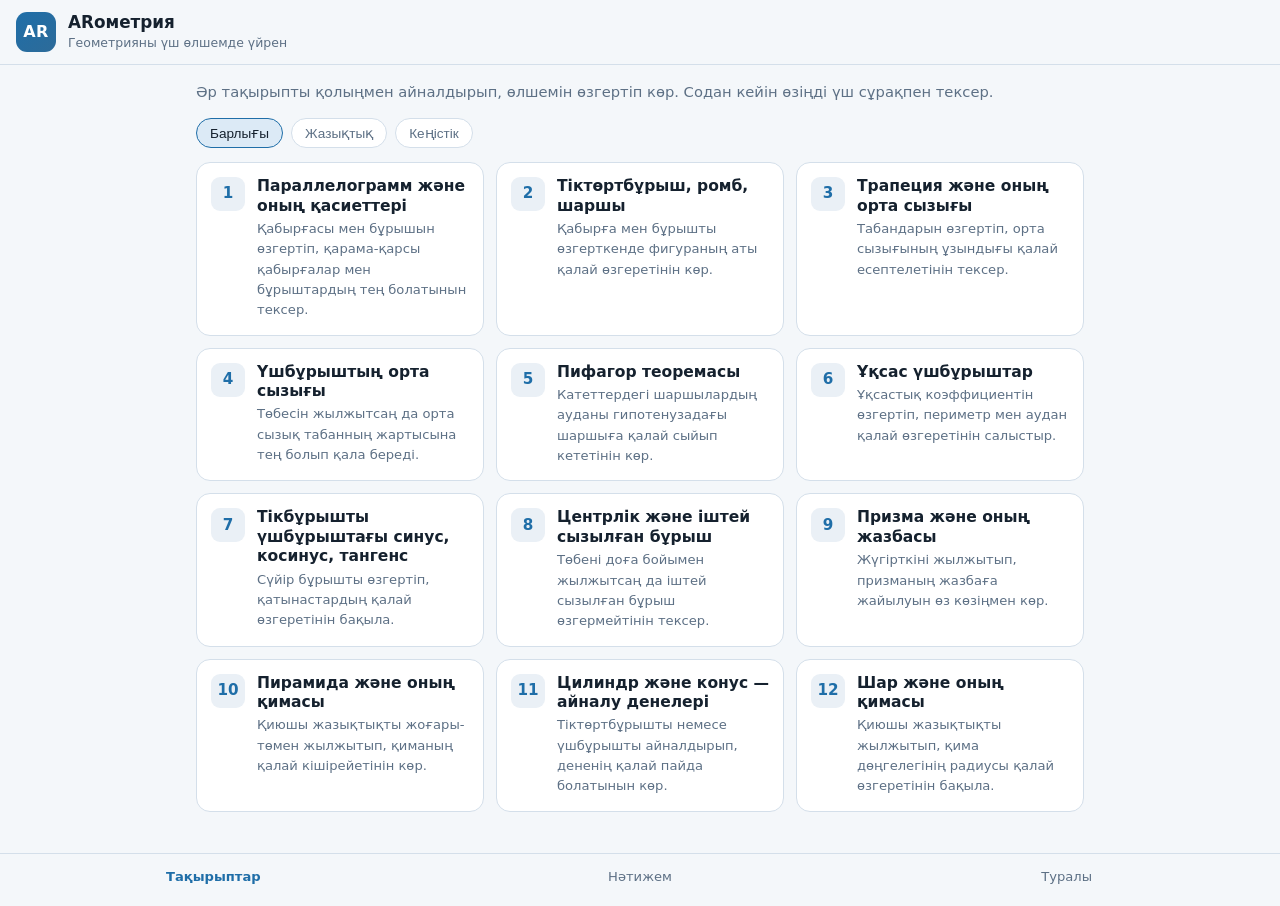
==== index.html @ 1ead8039 "Геометрияны үш өлшемде көрсететін ARометрия қосымшасы «Зерде» байқауына дайындалған зерттеу жұмысыны" ====
<!DOCTYPE html>
<html lang="kk">
<head>
<meta charset="utf-8" />
<meta name="viewport" content="width=device-width, initial-scale=1, viewport-fit=cover" />
<title>ARометрия — геометрияны үш өлшемде үйрен</title>
<meta name="description" content="Геометрияны толықтырылған шындық арқылы оқытуға арналған қазақ тіліндегі қосымша. 7–9 сынып." />
<meta name="theme-color" content="#1b2a3a" />
<link rel="manifest" href="./manifest.webmanifest" />
<link rel="icon" href="./assets/icon-192.png" />
<link rel="apple-touch-icon" href="./assets/icon-192.png" />
<link rel="stylesheet" href="./styles.css" />
<script type="importmap">
{
  "imports": {
    "three": "./vendor/three.module.js",
    "three/addons/": "./vendor/jsm/"
  }
}
</script>
</head>
<body>

<header class="topbar">
  <button class="back" id="backBtn" hidden aria-label="Артқа">←</button>
  <div class="brand">
    <span class="logo">AR</span>
    <div>
      <h1 id="title">ARометрия</h1>
      <p id="subtitle">Геометрияны үш өлшемде үйрен</p>
    </div>
  </div>
</header>

<main id="app">

  <!-- ТАҚЫРЫПТАР -->
  <section class="view" id="view-topics">
    <p class="lead">
      Әр тақырыпты қолыңмен айналдырып, өлшемін өзгертіп көр. Содан кейін
      өзіңді үш сұрақпен тексер.
    </p>
    <div class="chips" id="filterChips"></div>
    <div class="grid" id="topicGrid"></div>
  </section>

  <!-- ТАҚЫРЫП -->
  <section class="view" id="view-topic" hidden>
    <div class="stage">
      <video id="camFeed" playsinline muted hidden></video>
      <canvas id="canvas"></canvas>
      <div class="readout" id="readout"></div>
      <div class="stagebtns">
        <button class="ghost" id="arBtn">AR режимі</button>
        <button class="ghost" id="resetViewBtn">Көріністі қалпына келтіру</button>
      </div>
    </div>
    <div class="panel" id="controls"></div>
    <div class="theory" id="theory"></div>
    <button class="primary wide" id="quizBtn">Өзіңді тексер (3 сұрақ)</button>
  </section>

  <!-- ТЕСТ -->
  <section class="view" id="view-quiz" hidden>
    <div class="quizhead">
      <span id="quizCounter"></span>
      <span id="quizScore"></span>
    </div>
    <h2 id="quizQuestion"></h2>
    <div class="options" id="quizOptions"></div>
    <div class="explain" id="quizExplain" hidden></div>
    <button class="primary wide" id="quizNext" hidden>Келесі</button>
  </section>

  <!-- НӘТИЖЕ -->
  <section class="view" id="view-progress" hidden>
    <h2>Менің нәтижем</h2>
    <div class="summary" id="progressSummary"></div>
    <div class="progresslist" id="progressList"></div>
    <button class="danger wide" id="resetProgress">Нәтижені тазалау</button>
  </section>

  <!-- ТУРАЛЫ -->
  <section class="view" id="view-about" hidden>
    <h2>Жоба туралы</h2>
    <p>
      <strong>ARометрия</strong> — геометриялық фигуралар мен денелерді үш өлшемде
      көрсететін, қазақ тіліндегі оқу қосымшасы. Ол «Зерде» ғылыми жобалар
      байқауына дайындалған зерттеу жұмысының практикалық бөлігі.
    </p>
    <p>
      Қосымшада 7–9 сынып бағдарламасының 12 тақырыбы қамтылған. Әр тақырыпта
      фигураны айналдыруға, өлшемін өзгертуге, дененің жазбасын ашуға және
      қимасын қарауға болады. Соңында үш сұрақтан тұратын тест бар.
    </p>
    <h3>AR режимі</h3>
    <p>
      «AR режимі» түймесі құрылғыңа қарай екі жолмен жұмыс істейді: WebXR
      қолдайтын телефондарда (ARCore бар Android) фигура нақты бөлменің ішінде
      орналасады, қалған құрылғыларда камера кескіні фон ретінде қолданылады.
      Екі режимде де камераға рұқсат сұралады және бейне құрылғыдан ешқайда
      жіберілмейді.
    </p>
    <h3>Авторлары</h3>
    <p>
      Андакулов Арон, Шерали Шерхан — Alan International School, 8-сынып.<br />
      Ғылыми жетекшісі: Турумбеков Акмырза Динмухамедович.
    </p>
    <p class="muted" id="buildInfo"></p>
  </section>

</main>

<nav class="tabbar">
  <button data-view="topics" class="active">Тақырыптар</button>
  <button data-view="progress">Нәтижем</button>
  <button data-view="about">Туралы</button>
</nav>

<script type="module" src="./js/main.js"></script>
</body>
</html>
---- styles.css ----
:root {
  --bg: #0f1823;
  --surface: #17222f;
  --surface-2: #1f2d3d;
  --line: #2c3c4e;
  --text: #e7eef5;
  --muted: #93a5b8;
  --accent: #4e9bd4;
  --accent-soft: #1d3a52;
  --good: #52b788;
  --bad: #e07a5f;
  --radius: 14px;
  --gutter: 16px;
}

* { box-sizing: border-box; }

html, body {
  margin: 0;
  padding: 0;
  background: var(--bg);
  color: var(--text);
  font-family: system-ui, -apple-system, "Segoe UI", Roboto, sans-serif;
  font-size: 16px;
  line-height: 1.55;
  overscroll-behavior-y: contain;
}

body {
  padding-bottom: 78px;
  min-height: 100vh;
}

h1, h2, h3 { line-height: 1.25; }

/* ---------- topbar ---------- */
.topbar {
  position: sticky;
  top: 0;
  z-index: 20;
  display: flex;
  align-items: center;
  gap: 10px;
  padding: 12px var(--gutter);
  background: rgba(15, 24, 35, .92);
  backdrop-filter: blur(8px);
  border-bottom: 1px solid var(--line);
}

.brand { display: flex; align-items: center; gap: 12px; min-width: 0; }

.logo {
  display: grid;
  place-items: center;
  width: 40px; height: 40px;
  flex: none;
  border-radius: 11px;
  background: linear-gradient(140deg, var(--accent), #2d6b99);
  font-weight: 700;
  letter-spacing: .5px;
  color: #fff;
}

.topbar h1 { margin: 0; font-size: 1.05rem; }
.topbar p { margin: 0; font-size: .78rem; color: var(--muted); }

.back {
  flex: none;
  width: 36px; height: 36px;
  border-radius: 10px;
  border: 1px solid var(--line);
  background: var(--surface);
  color: var(--text);
  font-size: 1.1rem;
  cursor: pointer;
}

/* ---------- layout ---------- */
#app { padding: var(--gutter); max-width: 920px; margin: 0 auto; }
.view[hidden] { display: none; }

.lead { color: var(--muted); margin: 0 0 14px; font-size: .92rem; }
.muted { color: var(--muted); font-size: .85rem; }

/* ---------- chips ---------- */
.chips { display: flex; gap: 8px; flex-wrap: wrap; margin-bottom: 14px; }

.chips button {
  padding: 6px 13px;
  border-radius: 999px;
  border: 1px solid var(--line);
  background: var(--surface);
  color: var(--muted);
  font-size: .85rem;
  cursor: pointer;
}

.chips button.active {
  background: var(--accent-soft);
  border-color: var(--accent);
  color: var(--text);
}

/* ---------- topic grid ---------- */
.grid {
  display: grid;
  grid-template-columns: repeat(auto-fill, minmax(260px, 1fr));
  gap: 12px;
}

.card {
  text-align: left;
  display: flex;
  gap: 12px;
  padding: 14px;
  border-radius: var(--radius);
  border: 1px solid var(--line);
  background: var(--surface);
  color: var(--text);
  cursor: pointer;
  font: inherit;
}

.card:hover { border-color: var(--accent); }

.card .no {
  flex: none;
  width: 34px; height: 34px;
  display: grid; place-items: center;
  border-radius: 9px;
  background: var(--surface-2);
  color: var(--accent);
  font-weight: 700;
  font-size: .95rem;
}

.card .no.done { background: var(--good); color: #0f1823; }
.card h3 { margin: 0 0 3px; font-size: .97rem; }
.card p { margin: 0; font-size: .82rem; color: var(--muted); }

/* ---------- stage ---------- */
.stage {
  position: relative;
  border-radius: var(--radius);
  overflow: hidden;
  border: 1px solid var(--line);
  background: #0b121b;
  aspect-ratio: 4 / 3;
  margin-bottom: 14px;
}

.stage.ar-fallback { background: #000; }

#camFeed {
  position: absolute;
  inset: 0;
  width: 100%; height: 100%;
  object-fit: cover;
}

#canvas { position: absolute; inset: 0; width: 100%; height: 100%; display: block; touch-action: none; }

.readout {
  position: absolute;
  left: 10px; top: 10px;
  max-width: calc(100% - 20px);
  padding: 7px 11px;
  border-radius: 10px;
  background: rgba(11, 18, 27, .82);
  border: 1px solid var(--line);
  font-size: .82rem;
  font-variant-numeric: tabular-nums;
  white-space: pre-wrap;
  pointer-events: none;
}

.stagebtns {
  position: absolute;
  right: 10px; bottom: 10px;
  display: flex; gap: 8px; flex-wrap: wrap; justify-content: flex-end;
}

/* ---------- controls ---------- */
.panel {
  display: grid;
  gap: 14px;
  padding: 14px;
  border-radius: var(--radius);
  border: 1px solid var(--line);
  background: var(--surface);
  margin-bottom: 14px;
}

.panel:empty { display: none; }

.ctl label {
  display: flex;
  justify-content: space-between;
  gap: 10px;
  font-size: .87rem;
  margin-bottom: 6px;
  color: var(--muted);
}

.ctl label b { color: var(--text); font-variant-numeric: tabular-nums; }

.ctl input[type="range"] {
  width: 100%;
  accent-color: var(--accent);
}

.ctl.row { display: flex; gap: 10px; flex-wrap: wrap; }

.toggle {
  display: inline-flex;
  align-items: center;
  gap: 8px;
  font-size: .87rem;
  color: var(--muted);
  cursor: pointer;
}

.toggle input { accent-color: var(--accent); width: 17px; height: 17px; }

/* ---------- buttons ---------- */
button.primary, button.ghost, button.danger {
  font: inherit;
  cursor: pointer;
  border-radius: 11px;
  padding: 10px 16px;
  border: 1px solid transparent;
}

button.primary { background: var(--accent); color: #07131d; font-weight: 600; }
button.ghost { background: rgba(11,18,27,.78); border-color: var(--line); color: var(--text); font-size: .85rem; padding: 8px 12px; }
button.danger { background: transparent; border-color: var(--bad); color: var(--bad); }
button.wide { width: 100%; }
button:disabled { opacity: .5; cursor: default; }

/* ---------- theory ---------- */
.theory {
  padding: 14px;
  border-radius: var(--radius);
  border: 1px solid var(--line);
  background: var(--surface);
  margin-bottom: 14px;
}

.theory h3 { margin: 0 0 8px; font-size: .97rem; }
.theory p { margin: 0 0 10px; font-size: .92rem; }
.theory p:last-child { margin-bottom: 0; }

/* ---------- quiz ---------- */
.quizhead {
  display: flex; justify-content: space-between;
  font-size: .85rem; color: var(--muted); margin-bottom: 10px;
}

#view-quiz h2 { font-size: 1.05rem; margin: 0 0 16px; }

.options { display: grid; gap: 10px; margin-bottom: 14px; }

.options button {
  font: inherit;
  text-align: left;
  padding: 13px 15px;
  border-radius: 12px;
  border: 1px solid var(--line);
  background: var(--surface);
  color: var(--text);
  cursor: pointer;
}

.options button:hover:not(:disabled) { border-color: var(--accent); }
.options button.correct { border-color: var(--good); background: rgba(82,183,136,.14); }
.options button.wrong { border-color: var(--bad); background: rgba(224,122,95,.14); }

.explain {
  padding: 13px 15px;
  border-radius: 12px;
  background: var(--surface-2);
  border: 1px solid var(--line);
  font-size: .9rem;
  margin-bottom: 14px;
}

/* ---------- progress ---------- */
.summary {
  padding: 16px;
  border-radius: var(--radius);
  background: var(--surface);
  border: 1px solid var(--line);
  margin-bottom: 14px;
  font-size: .95rem;
}

.summary b { font-size: 1.5rem; color: var(--accent); }

.progresslist { display: grid; gap: 8px; margin-bottom: 16px; }

.prow {
  display: flex; justify-content: space-between; gap: 12px;
  padding: 11px 14px;
  border-radius: 11px;
  background: var(--surface);
  border: 1px solid var(--line);
  font-size: .89rem;
}

.prow span:last-child { color: var(--muted); font-variant-numeric: tabular-nums; white-space: nowrap; }
.prow.done span:last-child { color: var(--good); }

/* ---------- tabbar ---------- */
.tabbar {
  position: fixed;
  left: 0; right: 0; bottom: 0;
  z-index: 20;
  display: grid;
  grid-template-columns: repeat(3, 1fr);
  background: rgba(15, 24, 35, .95);
  backdrop-filter: blur(8px);
  border-top: 1px solid var(--line);
  padding-bottom: env(safe-area-inset-bottom);
}

.tabbar button {
  font: inherit;
  font-size: .82rem;
  padding: 13px 4px;
  background: none;
  border: none;
  color: var(--muted);
  cursor: pointer;
}

.tabbar button.active { color: var(--accent); font-weight: 600; }

/* ---------- light theme ---------- */
@media (prefers-color-scheme: light) {
  :root:not([data-theme="dark"]) {
    --bg: #f4f7fa;
    --surface: #ffffff;
    --surface-2: #eaf0f6;
    --line: #d4dfea;
    --text: #15212e;
    --muted: #5d7085;
    --accent: #1f6ea8;
    --accent-soft: #dceaf6;
  }
  :root:not([data-theme="dark"]) .stage { background: #e9eff5; }
  :root:not([data-theme="dark"]) .readout { background: rgba(255,255,255,.9); }
  :root:not([data-theme="dark"]) button.ghost { background: rgba(255,255,255,.9); }
  :root:not([data-theme="dark"]) button.primary { color: #fff; }
  :root:not([data-theme="dark"]) .card .no.done { color: #fff; }
  :root:not([data-theme="dark"]) .topbar,
  :root:not([data-theme="dark"]) .tabbar { background: rgba(244,247,250,.93); }
}
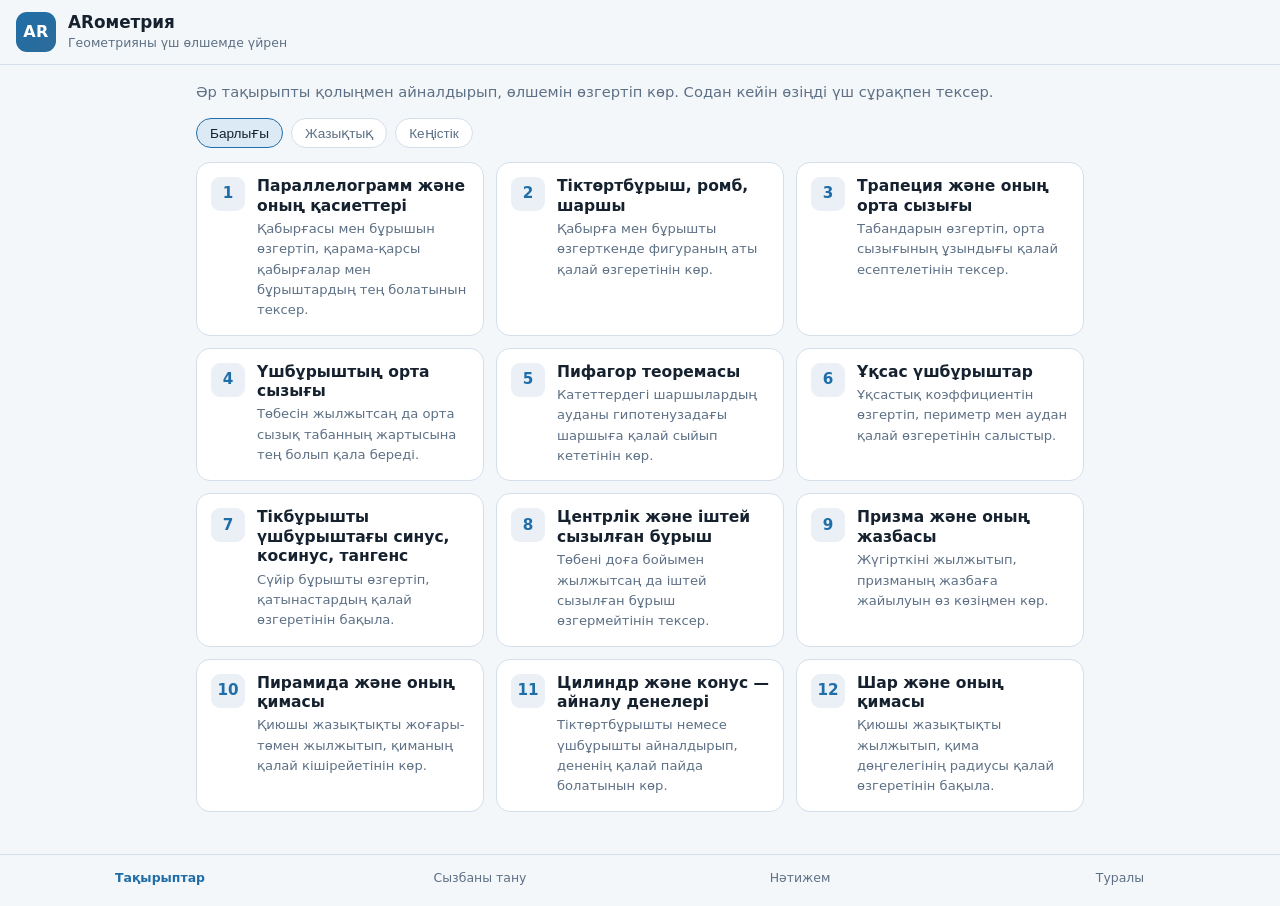
==== commit 374301cc: "Дәптердегі сызбаны танып, сәйкес тақырыпты ашатын модуль Зерттеу жұмысында сипатталған ЖИ модулі қос" ====
--- a/index.html
+++ b/index.html
@@ -50,6 +50,7 @@
       <video id="camFeed" playsinline muted hidden></video>
       <canvas id="canvas"></canvas>
       <div class="readout" id="readout"></div>
+      <div class="arstatus" id="arStatus" hidden></div>
       <div class="stagebtns">
         <button class="ghost" id="arBtn">AR режимі</button>
         <button class="ghost" id="resetViewBtn">Көріністі қалпына келтіру</button>
@@ -70,6 +71,60 @@
     <div class="options" id="quizOptions"></div>
     <div class="explain" id="quizExplain" hidden></div>
     <button class="primary wide" id="quizNext" hidden>Келесі</button>
+  </section>
+
+  <!-- СЫЗБАНЫ ТАНУ -->
+  <section class="view" id="view-scan" hidden>
+    <p class="lead">
+      Дәптеріңе салған фигураңды камераға көрсет — қосымша оны танып,
+      сәйкес тақырыпты ашады. Фигура толық көрінуі және фон ашық болуы керек.
+    </p>
+
+    <div class="stage scan">
+      <video id="scanFeed" playsinline muted hidden></video>
+      <canvas id="scanCanvas" hidden></canvas>
+      <div class="scanhint" id="scanHint">Камераны қосып, сызбаңды көрсет</div>
+    </div>
+
+    <div class="panel">
+      <div class="ctl row">
+        <button class="primary" id="scanStart">Камераны қосу</button>
+        <button class="ghost" id="scanShot" disabled>Сканерлеу</button>
+        <label class="ghost filebtn">
+          Сурет таңдау
+          <input type="file" id="scanFile" accept="image/*" hidden />
+        </label>
+      </div>
+    </div>
+
+    <div class="result" id="scanResult" hidden></div>
+
+    <div class="theory">
+      <h3>Тану қалай жұмыс істейді</h3>
+      <p>
+        Кескін алдымен сұр түске келтіріліп, бейімделетін табалдырықпен
+        қара-ақ түрге түрлендіріледі — бұл әркелкі жарықта да сызықты бөліп
+        алуға мүмкіндік береді.
+      </p>
+      <p>
+        Содан кейін сияның байланысқан бөліктері жиналады. Оқушы фигураны
+        жиі бірнеше бөлек сызықпен салатындықтан, өлшемі жеткілікті әрі
+        жақын орналасқан бөліктер біріктіріледі.
+      </p>
+      <p>
+        Жиналған нүктелердің дөңес қабығы құрылады. Біз танитын алты
+        фигураның бәрі дөңес болғандықтан, қабық — дәл сол фигураның контуры.
+        Қабық бірте-бірте жеңілдетіліп, төбе саны анықталады: келесі төбені
+        қосу сәйкестікті айтарлықтай жақсартпайтын сан — фигураның шын төбе
+        саны. Шеңбер бөлек, дөңгелектік коэффициенті арқылы ажыратылады.
+      </p>
+      <p>
+        Соңында төртбұрыштар қабырғаларының параллельдігі, ұзындығы және
+        бұрыштары бойынша жіктеледі. Жауаптың сенімділігі пайызбен
+        көрсетіледі; ол 70 пайыздан төмен болса, қосымша бір емес, екі нұсқа
+        ұсынады.
+      </p>
+    </div>
   </section>
 
   <!-- НӘТИЖЕ -->
@@ -113,6 +168,7 @@
 
 <nav class="tabbar">
   <button data-view="topics" class="active">Тақырыптар</button>
+  <button data-view="scan">Сызбаны тану</button>
   <button data-view="progress">Нәтижем</button>
   <button data-view="about">Туралы</button>
 </nav>
--- a/styles.css
+++ b/styles.css
@@ -174,6 +174,22 @@
   pointer-events: none;
 }
 
+.arstatus {
+  position: absolute;
+  left: 10px; right: 10px; bottom: 56px;
+  padding: 9px 12px;
+  border-radius: 10px;
+  background: rgba(11, 18, 27, .9);
+  border: 1px solid var(--line);
+  border-left-width: 3px;
+  font-size: .82rem;
+}
+
+.arstatus[hidden] { display: none; }
+.arstatus.ok { border-left-color: var(--good); }
+.arstatus.info { border-left-color: var(--accent); }
+.arstatus.error { border-left-color: var(--bad); }
+
 .stagebtns {
   position: absolute;
   right: 10px; bottom: 10px;
@@ -311,12 +327,57 @@
 .prow.done span:last-child { color: var(--good); }
 
 /* ---------- tabbar ---------- */
+/* ---------- сызбаны тану ---------- */
+.stage.scan { background: #0b121b; }
+#scanFeed, #scanCanvas { position: absolute; inset: 0; width: 100%; height: 100%; object-fit: contain; }
+#scanFeed { object-fit: cover; }
+
+.scanhint {
+  position: absolute;
+  inset: 0;
+  display: grid;
+  place-items: center;
+  padding: 20px;
+  text-align: center;
+  color: var(--muted);
+  font-size: .9rem;
+}
+
+/* класс селекторы [hidden] браузер стилінен басым, сондықтан нақты жазамыз */
+.scanhint[hidden] { display: none; }
+
+.filebtn { cursor: pointer; display: inline-flex; align-items: center; }
+
+.result {
+  padding: 16px;
+  border-radius: var(--radius);
+  border: 1px solid var(--line);
+  background: var(--surface);
+  margin-bottom: 14px;
+}
+
+.result h3 { margin: 0 0 4px; font-size: 1.15rem; }
+.result .conf { color: var(--muted); font-size: .88rem; margin: 0 0 12px; }
+.result.bad h3 { color: var(--bad); font-size: .98rem; }
+.result .alts { display: grid; gap: 8px; margin-bottom: 12px; }
+
+.bar {
+  height: 7px;
+  border-radius: 4px;
+  background: var(--surface-2);
+  overflow: hidden;
+  margin: 7px 0 12px;
+}
+
+.bar i { display: block; height: 100%; background: var(--accent); }
+.bar.low i { background: var(--bad); }
+
 .tabbar {
   position: fixed;
   left: 0; right: 0; bottom: 0;
   z-index: 20;
   display: grid;
-  grid-template-columns: repeat(3, 1fr);
+  grid-template-columns: repeat(4, 1fr);
   background: rgba(15, 24, 35, .95);
   backdrop-filter: blur(8px);
   border-top: 1px solid var(--line);
@@ -325,8 +386,8 @@
 
 .tabbar button {
   font: inherit;
-  font-size: .82rem;
-  padding: 13px 4px;
+  font-size: .78rem;
+  padding: 13px 2px;
   background: none;
   border: none;
   color: var(--muted);
